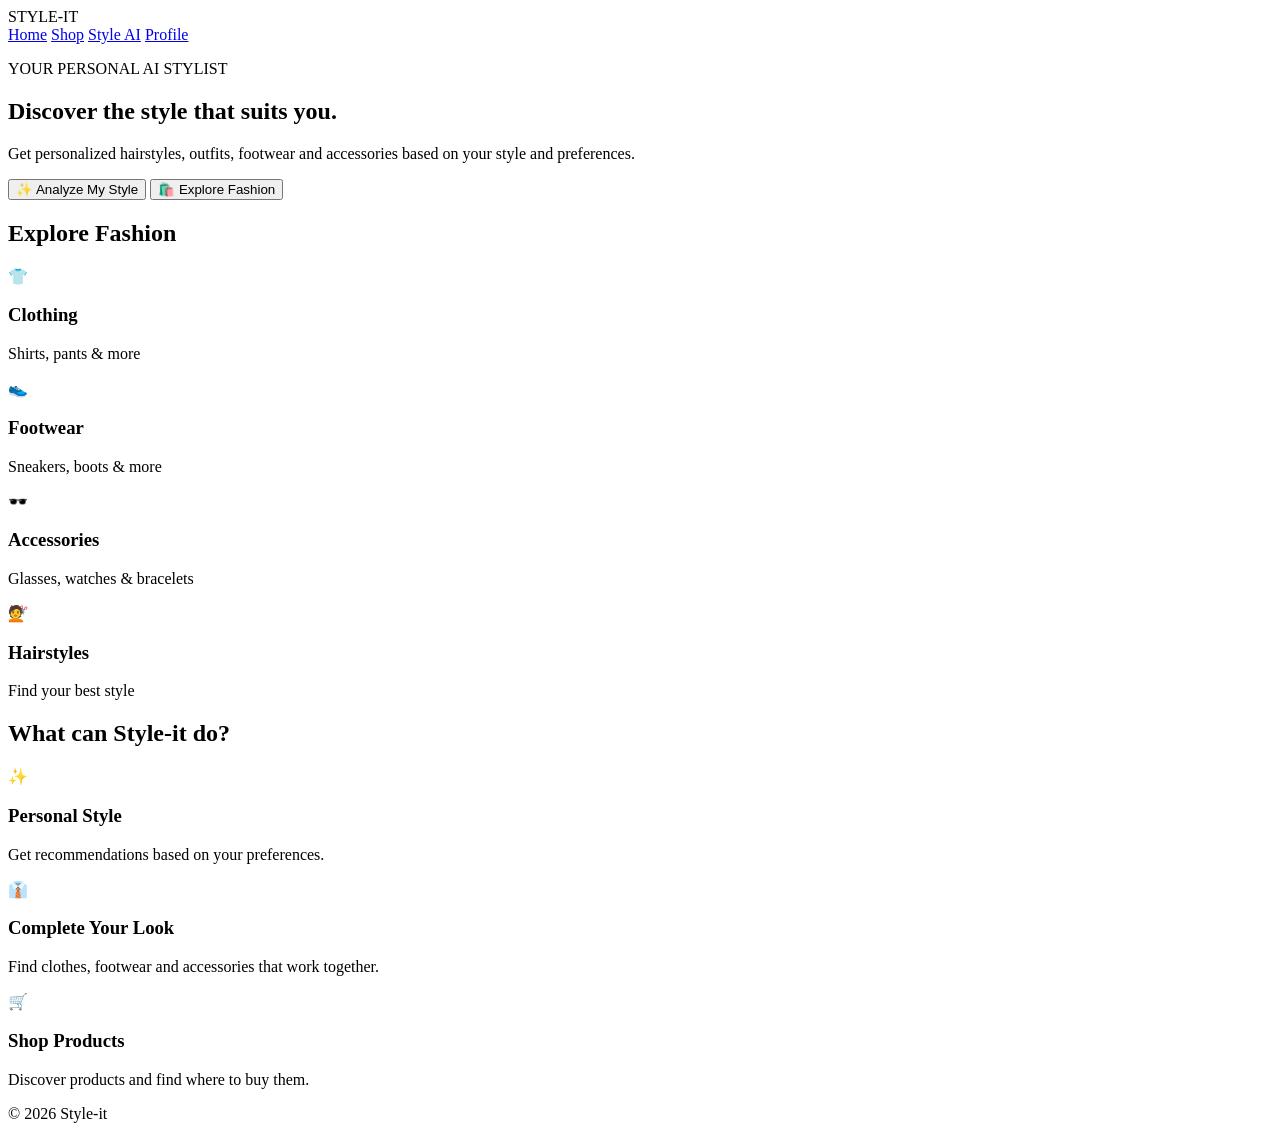
==== index.html @ 62059930 "Create index.html" ====
<!DOCTYPE html>
<html lang="en">
<head>
    <meta charset="UTF-8">
    <meta name="viewport" content="width=device-width, initial-scale=1.0">

    <title>Style-it | Your Personal AI Stylist</title>

    <link rel="stylesheet" href="style.css">
</head>

<body>

    <header>
        <div class="logo">STYLE-IT</div>

        <nav>
            <a href="#">Home</a>
            <a href="#">Shop</a>
            <a href="#">Style AI</a>
            <a href="#">Profile</a>
        </nav>
    </header>


    <main>

        <section class="hero">

            <div class="hero-content">

                <p class="tagline">YOUR PERSONAL AI STYLIST</p>

                <h1>
                    Discover the style
                    <span>that suits you.</span>
                </h1>

                <p class="hero-text">
                    Get personalized hairstyles, outfits,
                    footwear and accessories based on your
                    style and preferences.
                </p>

                <div class="hero-buttons">
                    <button onclick="startStyleAnalysis()">
                        ✨ Analyze My Style
                    </button>

                    <button class="secondary-button">
                        🛍️ Explore Fashion
                    </button>
                </div>

            </div>

        </section>


        <section class="categories">

            <h2>Explore Fashion</h2>

            <div class="category-grid">

                <div class="category-card">
                    <div class="category-icon">👕</div>
                    <h3>Clothing</h3>
                    <p>Shirts, pants & more</p>
                </div>

                <div class="category-card">
                    <div class="category-icon">👟</div>
                    <h3>Footwear</h3>
                    <p>Sneakers, boots & more</p>
                </div>

                <div class="category-card">
                    <div class="category-icon">🕶️</div>
                    <h3>Accessories</h3>
                    <p>Glasses, watches & bracelets</p>
                </div>

                <div class="category-card">
                    <div class="category-icon">💇</div>
                    <h3>Hairstyles</h3>
                    <p>Find your best style</p>
                </div>

            </div>

        </section>


        <section class="feature-section">

            <h2>What can Style-it do?</h2>

            <div class="features">

                <div class="feature">
                    <span>✨</span>
                    <h3>Personal Style</h3>
                    <p>
                        Get recommendations based on
                        your preferences.
                    </p>
                </div>

                <div class="feature">
                    <span>👔</span>
                    <h3>Complete Your Look</h3>
                    <p>
                        Find clothes, footwear and
                        accessories that work together.
                    </p>
                </div>

                <div class="feature">
                    <span>🛒</span>
                    <h3>Shop Products</h3>
                    <p>
                        Discover products and find
                        where to buy them.
                    </p>
                </div>

            </div>

        </section>

    </main>


    <footer>

        <p>© 2026 Style-it</p>

    </footer>


    <script src="script.js"></script>

</body>
              </html>
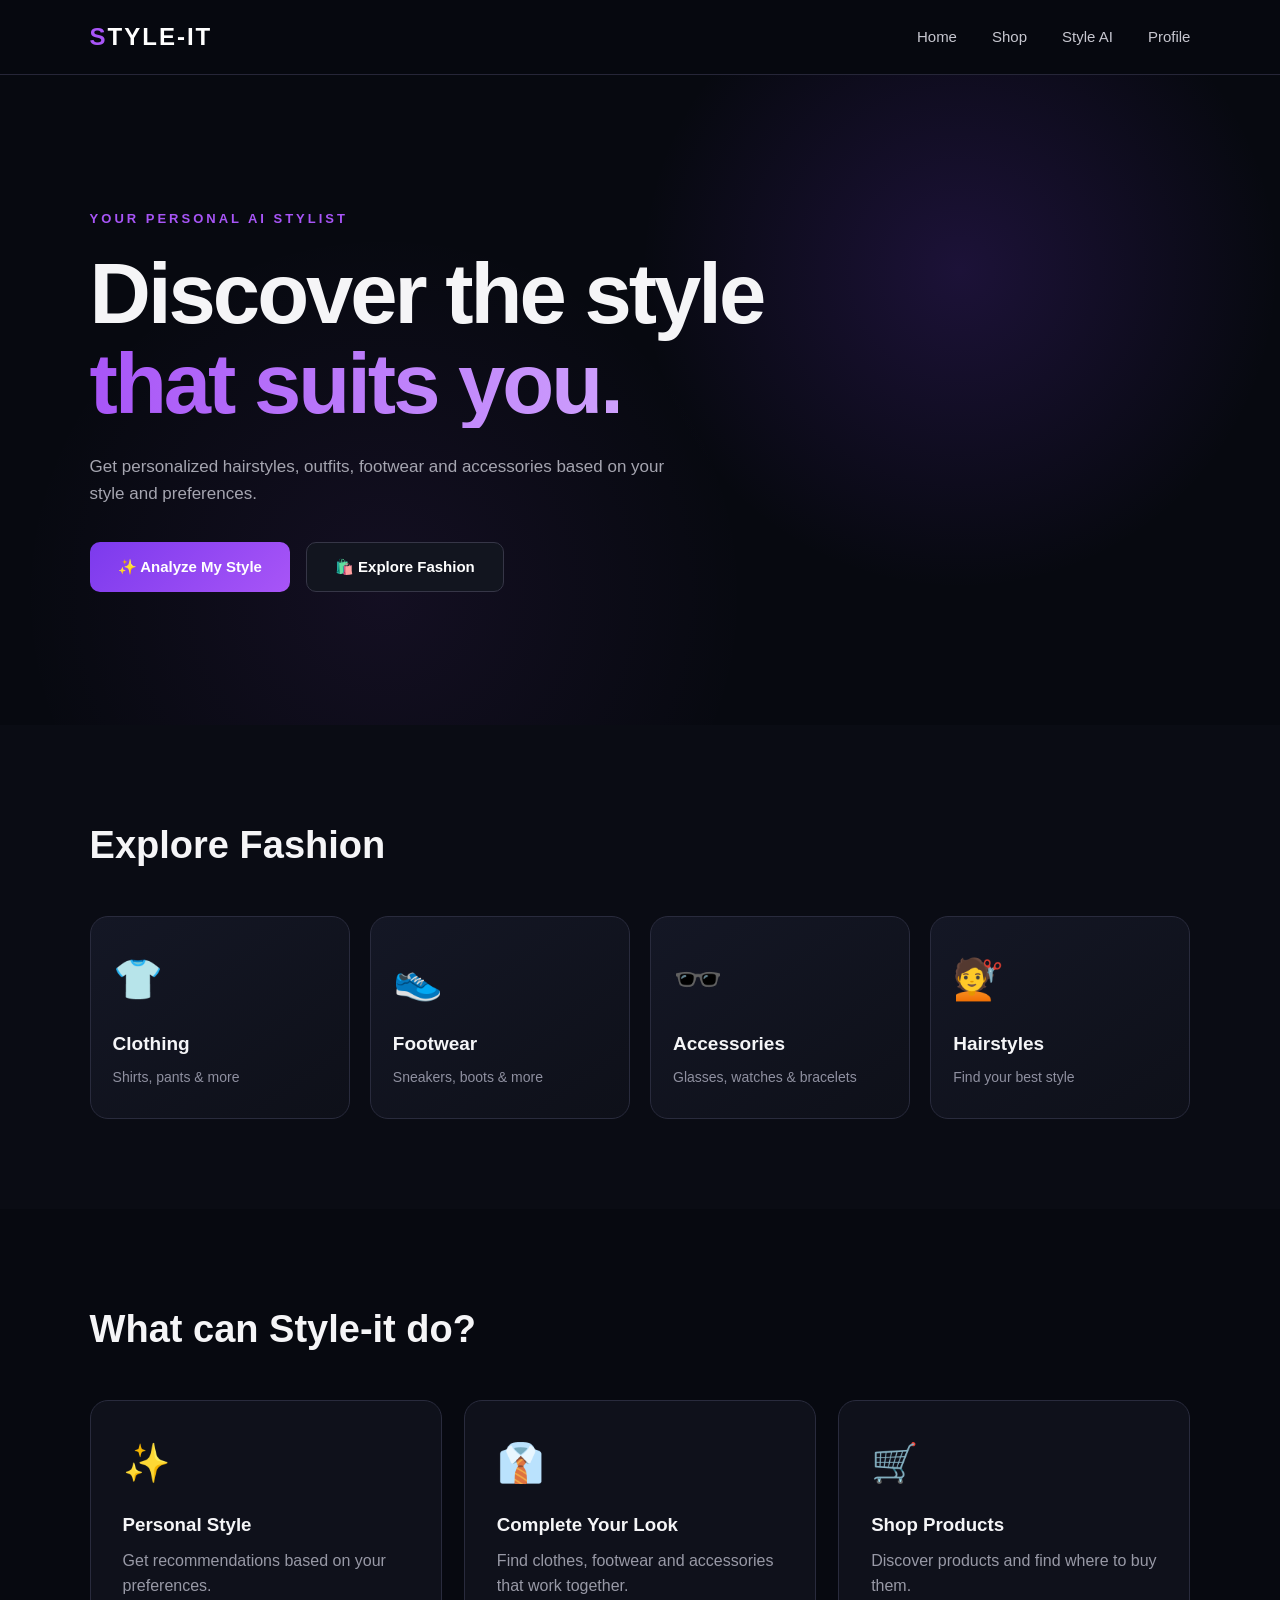
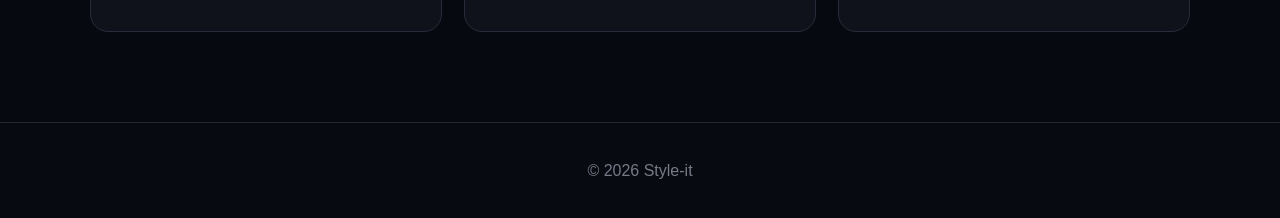
==== commit c4c4a9d3: "Add direct Shop button to homepage" ====
--- a/index.html
+++ b/index.html
@@ -43,13 +43,8 @@
                 </p>
 
                 <div class="hero-buttons">
-                    <button onclick="startStyleAnalysis()">
-                        ✨ Analyze My Style
-                    </button>
-
-                    <button class="secondary-button">
-                        🛍️ Explore Fashion
-                    </button>
+    <button onclick="startStyleAnalysis()">✨ Analyze My Style</button>
+    <button class="secondary-button" onclick="window.location.href='shop.html'">🛍️ Explore Fashion</button>
                 </div>
 
             </div>
--- a/style.css
+++ b/style.css
@@ -0,0 +1,1144 @@
+/* =========================================
+   STYLE-IT — PREMIUM DARK AI FASHION DESIGN
+========================================= */
+
+* {
+    margin: 0;
+    padding: 0;
+    box-sizing: border-box;
+}
+
+html {
+    scroll-behavior: smooth;
+}
+
+body {
+    font-family: Arial, Helvetica, sans-serif;
+    background: #070910;
+    color: #f5f5f7;
+    line-height: 1.6;
+}
+
+
+/* =========================================
+   HEADER
+========================================= */
+
+header {
+    width: 100%;
+    padding: 18px 7%;
+    display: flex;
+    justify-content: space-between;
+    align-items: center;
+
+    background: rgba(7, 9, 16, 0.95);
+    border-bottom: 1px solid #262638;
+
+    position: sticky;
+    top: 0;
+    z-index: 100;
+}
+
+.logo {
+    font-size: 24px;
+    font-weight: 900;
+    letter-spacing: 2px;
+    color: #ffffff;
+}
+
+.logo::first-letter {
+    color: #a855f7;
+}
+
+nav {
+    display: flex;
+    gap: 35px;
+}
+
+nav a {
+    color: #c7c7d0;
+    text-decoration: none;
+    font-size: 15px;
+    transition: 0.3s;
+}
+
+nav a:hover {
+    color: #a855f7;
+}
+
+
+/* =========================================
+   HERO
+========================================= */
+
+.hero {
+    min-height: 650px;
+    padding: 100px 7%;
+
+    display: flex;
+    align-items: center;
+
+    background:
+        radial-gradient(
+            circle at 75% 30%,
+            rgba(124, 58, 237, 0.18),
+            transparent 30%
+        ),
+        radial-gradient(
+            circle at 30% 80%,
+            rgba(168, 85, 247, 0.08),
+            transparent 35%
+        ),
+        #070910;
+}
+
+.hero-content {
+    max-width: 750px;
+}
+
+.tagline {
+    color: #a855f7;
+    font-size: 13px;
+    font-weight: bold;
+    letter-spacing: 3px;
+    margin-bottom: 20px;
+}
+
+.hero h1 {
+    font-size: clamp(48px, 8vw, 85px);
+    line-height: 1.05;
+    letter-spacing: -3px;
+    margin-bottom: 25px;
+}
+
+.hero h1 span,
+.analysis-header h1 span {
+    display: block;
+
+    background: linear-gradient(
+        90deg,
+        #a855f7,
+        #d8b4fe
+    );
+
+    -webkit-background-clip: text;
+    -webkit-text-fill-color: transparent;
+}
+
+.hero-text {
+    max-width: 600px;
+    color: #a5a5b0;
+    font-size: 17px;
+    margin-bottom: 35px;
+}
+
+
+/* =========================================
+   BUTTONS
+========================================= */
+
+.hero-buttons {
+    display: flex;
+    gap: 16px;
+    flex-wrap: wrap;
+}
+
+button {
+    border: none;
+    border-radius: 10px;
+
+    padding: 15px 28px;
+
+    background: linear-gradient(
+        135deg,
+        #7c3aed,
+        #a855f7
+    );
+
+    color: white;
+    font-size: 15px;
+    font-weight: bold;
+
+    cursor: pointer;
+
+    transition:
+        transform 0.25s,
+        box-shadow 0.25s;
+}
+
+button:hover {
+    transform: translateY(-3px);
+
+    box-shadow:
+        0 10px 30px
+        rgba(168, 85, 247, 0.3);
+}
+
+.secondary-button {
+    background: #12151f;
+    border: 1px solid #363647;
+    color: #ffffff;
+}
+
+
+/* =========================================
+   CATEGORIES
+========================================= */
+
+.categories {
+    padding: 90px 7%;
+    background: #0a0c14;
+}
+
+.categories h2,
+.feature-section h2 {
+    font-size: 38px;
+    margin-bottom: 40px;
+}
+
+.category-grid {
+    display: grid;
+
+    grid-template-columns:
+        repeat(4, 1fr);
+
+    gap: 20px;
+}
+
+.category-card {
+    background:
+        linear-gradient(
+            145deg,
+            #141725,
+            #0e1019
+        );
+
+    border: 1px solid #292b3d;
+
+    border-radius: 18px;
+
+    padding: 30px 22px;
+
+    min-height: 190px;
+
+    cursor: pointer;
+
+    transition:
+        transform 0.3s,
+        border 0.3s,
+        box-shadow 0.3s;
+}
+
+.category-card:hover {
+    transform: translateY(-6px);
+
+    border-color: #8b5cf6;
+
+    box-shadow:
+        0 15px 40px
+        rgba(124, 58, 237, 0.15);
+}
+
+.category-icon {
+    font-size: 40px;
+    margin-bottom: 18px;
+}
+
+.category-card h3 {
+    font-size: 19px;
+    margin-bottom: 6px;
+}
+
+.category-card p {
+    color: #8f90a0;
+    font-size: 14px;
+}
+
+
+/* =========================================
+   FEATURES
+========================================= */
+
+.feature-section {
+    padding: 90px 7%;
+}
+
+.features {
+    display: grid;
+
+    grid-template-columns:
+        repeat(3, 1fr);
+
+    gap: 22px;
+}
+
+.feature {
+    background: #0f111b;
+
+    border: 1px solid #292b3d;
+
+    border-radius: 18px;
+
+    padding: 32px;
+}
+
+.feature span {
+    font-size: 38px;
+}
+
+.feature h3 {
+    margin: 16px 0 8px;
+}
+
+.feature p {
+    color: #9899a6;
+}
+
+
+/* =========================================
+   ANALYSIS PAGE
+========================================= */
+
+.analysis-page,
+.results-page {
+    min-height: 100vh;
+    padding: 70px 7%;
+}
+
+.analysis-header {
+    max-width: 750px;
+    margin-bottom: 45px;
+}
+
+.analysis-header h1 {
+    font-size: clamp(45px, 7vw, 75px);
+    line-height: 1.05;
+    margin-bottom: 20px;
+}
+
+.analysis-header > p:last-child {
+    color: #9b9ca8;
+    font-size: 17px;
+}
+
+
+/* =========================================
+   ANALYSIS FORM
+========================================= */
+
+.analysis-form {
+    max-width: 900px;
+
+    padding: 35px;
+
+    background:
+        linear-gradient(
+            145deg,
+            #111522,
+            #0b0d15
+        );
+
+    border: 1px solid #55358a;
+
+    border-radius: 22px;
+
+    box-shadow:
+        0 20px 60px
+        rgba(0, 0, 0, 0.4);
+}
+
+
+/* MAIN FIX:
+   Adds clear space between every section
+*/
+
+.form-section {
+    margin-bottom: 45px;
+}
+
+
+/* FORM HEADINGS */
+
+.form-section h2 {
+    font-size: 22px;
+    margin-bottom: 12px;
+}
+
+.form-description {
+    color: #9697a3;
+    margin-bottom: 22px;
+}
+
+
+/* =========================================
+   LABELS
+========================================= */
+
+label {
+    display: block;
+
+    margin-top: 22px;
+    margin-bottom: 10px;
+
+    color: #e5e5eb;
+    font-weight: bold;
+}
+
+
+/* =========================================
+   INPUTS AND SELECTS
+========================================= */
+
+input,
+select {
+    width: 100%;
+
+    padding: 16px;
+
+    background: #10131d;
+
+    border: 1px solid #383b4b;
+
+    border-radius: 10px;
+
+    color: #ffffff;
+
+    font-size: 16px;
+
+    outline: none;
+
+    transition:
+        border 0.25s,
+        box-shadow 0.25s;
+}
+
+
+/* FIXES BLACK HEIGHT TEXT */
+
+input[type="number"] {
+    color: #ffffff;
+    background: #10131d;
+}
+
+
+/* Placeholder text */
+
+input::placeholder {
+    color: #777988;
+}
+
+
+/* Focus effect */
+
+input:focus,
+select:focus {
+    border-color: #a855f7;
+
+    box-shadow:
+        0 0 0 3px
+        rgba(168, 85, 247, 0.12);
+}
+
+
+/* Dropdown options */
+
+select option {
+    background: #11131d;
+    color: #ffffff;
+}
+
+
+/* =========================================
+   STYLE BUTTONS
+========================================= */
+
+.style-options {
+    display: flex;
+    flex-wrap: wrap;
+
+    /* MAIN SPACING FIX */
+
+    gap: 15px;
+
+    margin-top: 22px;
+}
+
+.style-options button {
+    padding: 13px 22px;
+
+    background: #151824;
+
+    border: 1px solid #393c4d;
+
+    color: #d7d7df;
+}
+
+
+/* Selected style */
+
+.style-options button.selected {
+    background:
+        linear-gradient(
+            135deg,
+            #7c3aed,
+            #a855f7
+        );
+
+    border-color: #a855f7;
+
+    color: white;
+
+    box-shadow:
+        0 8px 25px
+        rgba(168, 85, 247, 0.25);
+}
+
+
+/* =========================================
+   PHOTO UPLOAD
+========================================= */
+
+.upload-box {
+    margin-top: 18px;
+
+    min-height: 150px;
+
+    border: 1px dashed #6d4ba3;
+
+    border-radius: 16px;
+
+    background: #0e1019;
+
+    display: flex;
+
+    flex-direction: column;
+
+    align-items: center;
+
+    justify-content: center;
+
+    gap: 8px;
+
+    cursor: pointer;
+
+    transition:
+        background 0.25s,
+        border 0.25s;
+}
+
+.upload-box:hover {
+    background: #151724;
+
+    border-color: #a855f7;
+}
+
+.upload-box span {
+    font-size: 35px;
+}
+
+.upload-box strong {
+    color: #ffffff;
+}
+
+.upload-box small {
+    color: #8f90a0;
+}
+
+.upload-box input {
+    display: none;
+}
+
+
+/* =========================================
+   ANALYZE BUTTON
+========================================= */
+
+.analyze-button {
+    width: 100%;
+
+    padding: 18px;
+
+    font-size: 17px;
+
+    margin-top: 10px;
+
+    background:
+        linear-gradient(
+            90deg,
+            #7c3aed,
+            #a855f7
+        );
+}
+
+
+/* =========================================
+   RESULTS PAGE
+========================================= */
+
+.results-grid {
+    display: grid;
+
+    grid-template-columns:
+        repeat(auto-fit, minmax(250px, 1fr));
+
+    gap: 22px;
+}
+
+.result-card {
+    background: #10131d;
+
+    border: 1px solid #303345;
+
+    border-radius: 18px;
+
+    padding: 28px;
+}
+
+.result-card:hover {
+    border-color: #8b5cf6;
+}
+
+.result-icon {
+    font-size: 35px;
+}
+
+.result-card h2 {
+    margin: 14px 0;
+}
+
+.result-card p,
+.result-card li {
+    color: #a7a8b4;
+    margin-bottom: 10px;
+}
+
+.result-card strong {
+    color: #ffffff;
+}
+
+.result-card ul {
+    padding-left: 20px;
+}
+
+.coming-soon {
+    color: #a855f7 !important;
+    font-size: 13px;
+}
+
+
+/* =========================================
+   OUTFIT SECTION
+========================================= */
+
+.outfit-section {
+    margin-top: 45px;
+
+    padding: 45px;
+
+    text-align: center;
+
+    border: 1px solid #55358a;
+
+    border-radius: 22px;
+
+    background:
+        radial-gradient(
+            circle at center,
+            rgba(124, 58, 237, 0.14),
+            transparent 60%
+        ),
+        #10131d;
+}
+
+.outfit-section h2 {
+    font-size: 32px;
+    margin-bottom: 12px;
+}
+
+.outfit-section p {
+    color: #999aa6;
+    margin-bottom: 25px;
+}
+
+
+/* =========================================
+   FOOTER
+========================================= */
+
+footer {
+    padding: 35px 7%;
+
+    border-top: 1px solid #252838;
+
+    background: #080a11;
+
+    color: #777987;
+
+    text-align: center;
+}
+
+
+/* =========================================
+   MOBILE
+========================================= */
+
+@media (max-width: 800px) {
+
+    header {
+        padding: 16px 5%;
+    }
+
+    nav {
+        display: none;
+    }
+
+    .hero {
+        min-height: 600px;
+        padding: 70px 5%;
+    }
+
+    .hero h1 {
+        font-size: 52px;
+    }
+
+    .categories,
+    .feature-section,
+    .analysis-page,
+    .results-page {
+        padding-left: 5%;
+        padding-right: 5%;
+    }
+
+    .category-grid {
+        grid-template-columns:
+            repeat(2, 1fr);
+    }
+
+    .features {
+        grid-template-columns: 1fr;
+    }
+
+    .analysis-form {
+        padding: 22px;
+    }
+}
+
+
+@media (max-width: 450px) {
+
+    .hero h1,
+    .analysis-header h1 {
+        font-size: 42px;
+    }
+
+    .hero-buttons {
+        flex-direction: column;
+    }
+
+    .hero-buttons button {
+        width: 100%;
+    }
+
+    .category-card {
+        min-height: 155px;
+        padding: 20px 15px;
+    }
+
+    .style-options {
+        gap: 12px;
+    }
+
+    .style-options button {
+        padding: 12px 16px;
+    }
+
+    .analysis-form {
+        padding: 18px;
+    }
+    }
+/* =========================================
+   SHOP PAGE
+========================================= */
+
+.shop-page {
+    min-height: 100vh;
+    padding: 70px 7%;
+}
+
+
+/* SHOP HEADER */
+
+.shop-header {
+    max-width: 750px;
+    margin-bottom: 40px;
+}
+
+.shop-header h1 {
+    font-size: clamp(48px, 7vw, 78px);
+    line-height: 1.05;
+    letter-spacing: -3px;
+    margin-bottom: 20px;
+}
+
+.shop-header h1 span {
+    display: block;
+
+    background: linear-gradient(
+        90deg,
+        #a855f7,
+        #d8b4fe
+    );
+
+    -webkit-background-clip: text;
+    -webkit-text-fill-color: transparent;
+}
+
+.shop-header > p:last-child {
+    color: #9b9ca8;
+    font-size: 17px;
+}
+
+
+/* =========================================
+   SEARCH
+========================================= */
+
+.shop-search {
+    max-width: 800px;
+    margin-bottom: 25px;
+}
+
+.shop-search input {
+    width: 100%;
+
+    padding: 18px 20px;
+
+    background: #10131d;
+
+    border: 1px solid #383b4b;
+
+    border-radius: 14px;
+
+    color: #ffffff;
+
+    font-size: 16px;
+
+    outline: none;
+}
+
+.shop-search input:focus {
+    border-color: #a855f7;
+
+    box-shadow:
+        0 0 0 3px
+        rgba(168, 85, 247, 0.12);
+}
+
+
+/* =========================================
+   FILTERS
+========================================= */
+
+.shop-filters {
+    display: flex;
+
+    flex-wrap: wrap;
+
+    gap: 12px;
+
+    margin-bottom: 40px;
+}
+
+.shop-filters .filter {
+    padding: 12px 20px;
+
+    background: #11141f;
+
+    border: 1px solid #343747;
+
+    border-radius: 10px;
+
+    color: #c9cad4;
+
+    font-size: 14px;
+}
+
+.shop-filters .filter:hover {
+    border-color: #8b5cf6;
+}
+
+.shop-filters .filter.active {
+    background:
+        linear-gradient(
+            135deg,
+            #7c3aed,
+            #a855f7
+        );
+
+    border-color: #a855f7;
+
+    color: #ffffff;
+}
+
+
+/* =========================================
+   PRODUCT GRID
+========================================= */
+
+.product-section {
+    margin-bottom: 70px;
+}
+
+.product-grid {
+    display: grid;
+
+    grid-template-columns:
+        repeat(3, 1fr);
+
+    gap: 22px;
+}
+
+
+/* =========================================
+   PRODUCT CARD
+========================================= */
+
+.product-card {
+    overflow: hidden;
+
+    background:
+        linear-gradient(
+            145deg,
+            #131622,
+            #0e1018
+        );
+
+    border: 1px solid #292c3d;
+
+    border-radius: 18px;
+
+    transition:
+        transform 0.3s,
+        border 0.3s,
+        box-shadow 0.3s;
+}
+
+.product-card:hover {
+    transform: translateY(-6px);
+
+    border-color: #8b5cf6;
+
+    box-shadow:
+        0 15px 40px
+        rgba(124, 58, 237, 0.15);
+}
+
+
+/* PRODUCT IMAGE AREA */
+
+.product-image {
+    height: 230px;
+
+    display: flex;
+
+    align-items: center;
+
+    justify-content: center;
+
+    font-size: 85px;
+
+    background:
+        radial-gradient(
+            circle at center,
+            rgba(168, 85, 247, 0.15),
+            transparent 60%
+        ),
+        #0b0e17;
+
+    border-bottom: 1px solid #292c3d;
+}
+
+
+/* PRODUCT INFORMATION */
+
+.product-info {
+    padding: 22px;
+}
+
+.product-category {
+    color: #a855f7;
+
+    font-size: 11px;
+
+    font-weight: bold;
+
+    letter-spacing: 2px;
+}
+
+.product-info h2 {
+    font-size: 19px;
+
+    margin: 8px 0;
+}
+
+.product-description {
+    color: #858795;
+
+    font-size: 13px;
+
+    margin-bottom: 20px;
+}
+
+
+/* PRODUCT PRICE + BUTTON */
+
+.product-bottom {
+    display: flex;
+
+    align-items: center;
+
+    justify-content: space-between;
+
+    gap: 10px;
+}
+
+.product-bottom strong {
+    font-size: 20px;
+
+    color: #ffffff;
+}
+
+.product-bottom button {
+    padding: 10px 18px;
+
+    font-size: 13px;
+}
+
+
+/* =========================================
+   COMPLETE MY LOOK
+========================================= */
+
+.complete-look {
+    max-width: 900px;
+
+    margin: 20px auto 40px;
+
+    padding: 55px 30px;
+
+    text-align: center;
+
+    border: 1px solid #55358a;
+
+    border-radius: 22px;
+
+    background:
+        radial-gradient(
+            circle at center,
+            rgba(124, 58, 237, 0.16),
+            transparent 60%
+        ),
+        #10131d;
+}
+
+.complete-look h2 {
+    font-size: clamp(30px, 5vw, 48px);
+
+    line-height: 1.1;
+
+    margin-bottom: 18px;
+}
+
+.complete-look h2 span {
+    display: block;
+
+    background: linear-gradient(
+        90deg,
+        #a855f7,
+        #d8b4fe
+    );
+
+    -webkit-background-clip: text;
+    -webkit-text-fill-color: transparent;
+}
+
+.complete-look > p:not(.tagline) {
+    max-width: 600px;
+
+    margin: 0 auto 25px;
+
+    color: #999aa6;
+}
+
+
+/* =========================================
+   SHOP MOBILE
+========================================= */
+
+@media (max-width: 800px) {
+
+    .shop-page {
+        padding: 60px 5%;
+    }
+
+    .product-grid {
+        grid-template-columns:
+            repeat(2, 1fr);
+    }
+
+    .product-image {
+        height: 190px;
+    }
+}
+
+
+@media (max-width: 500px) {
+
+    .shop-header h1 {
+        font-size: 44px;
+
+        letter-spacing: -2px;
+    }
+
+    .shop-filters {
+        gap: 9px;
+    }
+
+    .shop-filters .filter {
+        padding: 10px 14px;
+    }
+
+    .product-grid {
+        grid-template-columns: 1fr;
+    }
+
+    .product-image {
+        height: 220px;
+    }
+
+    .complete-look {
+        padding: 40px 20px;
+    }
+       }
+.look-options {
+    display: flex;
+    flex-direction: column;
+    gap: 15px;
+    margin-top: 25px;
+}
+
+.look-options button {
+    width: 100%;
+    padding: 16px 20px;
+    border: 1px solid #55358a;
+    border-radius: 14px;
+    background: #11141f;
+    color: #fff;
+    font-size: 16px;
+    font-weight: 600;
+    cursor: pointer;
+}
+
+.look-options button:hover {
+    background: linear-gradient(135deg, #7c3aed, #a855f7);
+}
